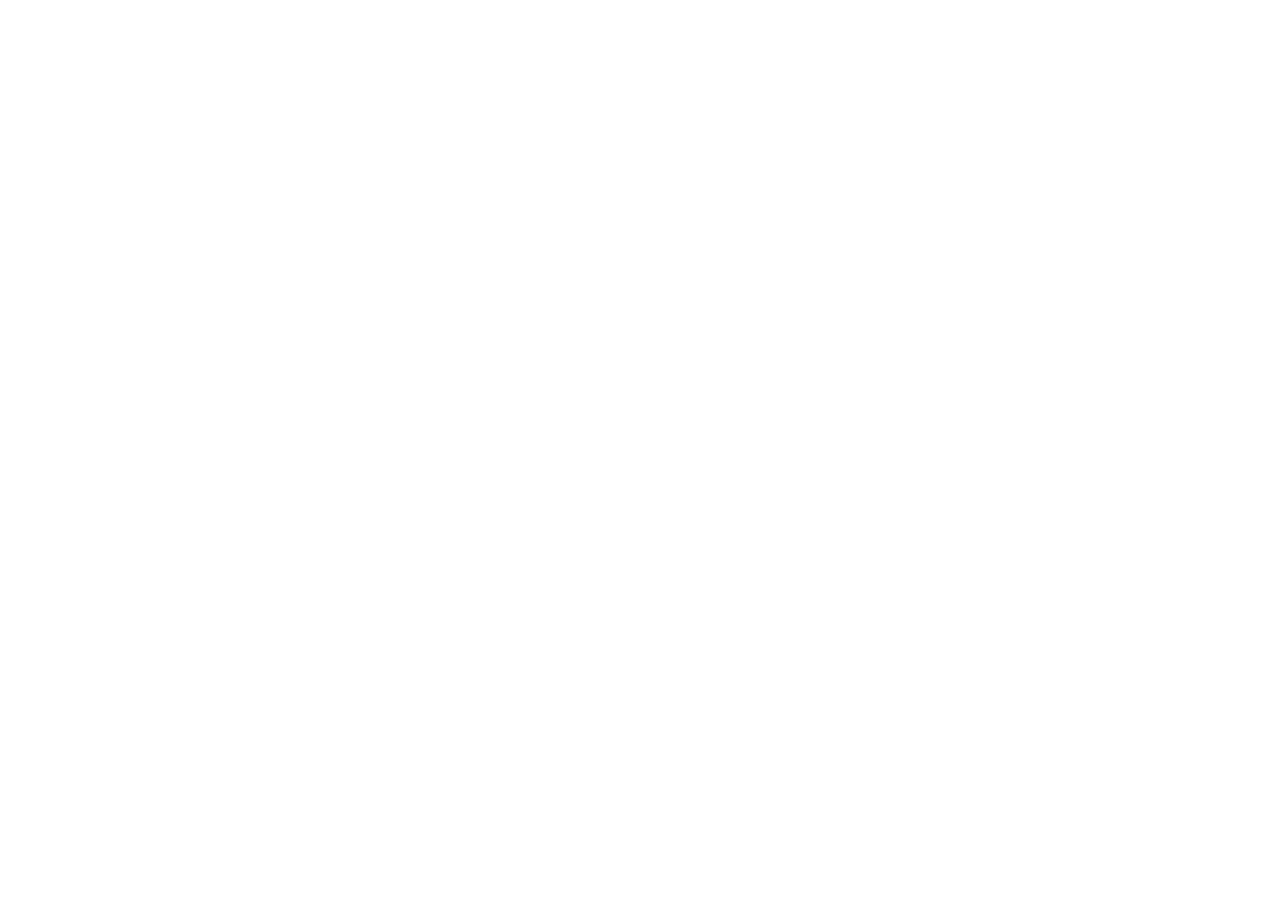
==== admin/index.html @ a3565fdf "Add files via upload Anty" ====
<!DOCTYPE html>
<html lang="es">
<head>
  <meta charset="utf-8" />
  <meta name="viewport" content="width=device-width, initial-scale=1.0" />
  <title>Administrador de Novedades | OGA de Cobros y Apremios</title>
  
  <!-- Netlify Identity Widget para inicio de sesión seguro -->
  <script src="https://identity.netlify.com/v1/netlify-identity-widget.js"></script>
</head>
<body>
  <!-- Carga Decap CMS (se inyectará automáticamente en el body) -->
  <script src="https://unpkg.com/decap-cms@^3.0.0/dist/decap-cms.js"></script>
</body>
</html>
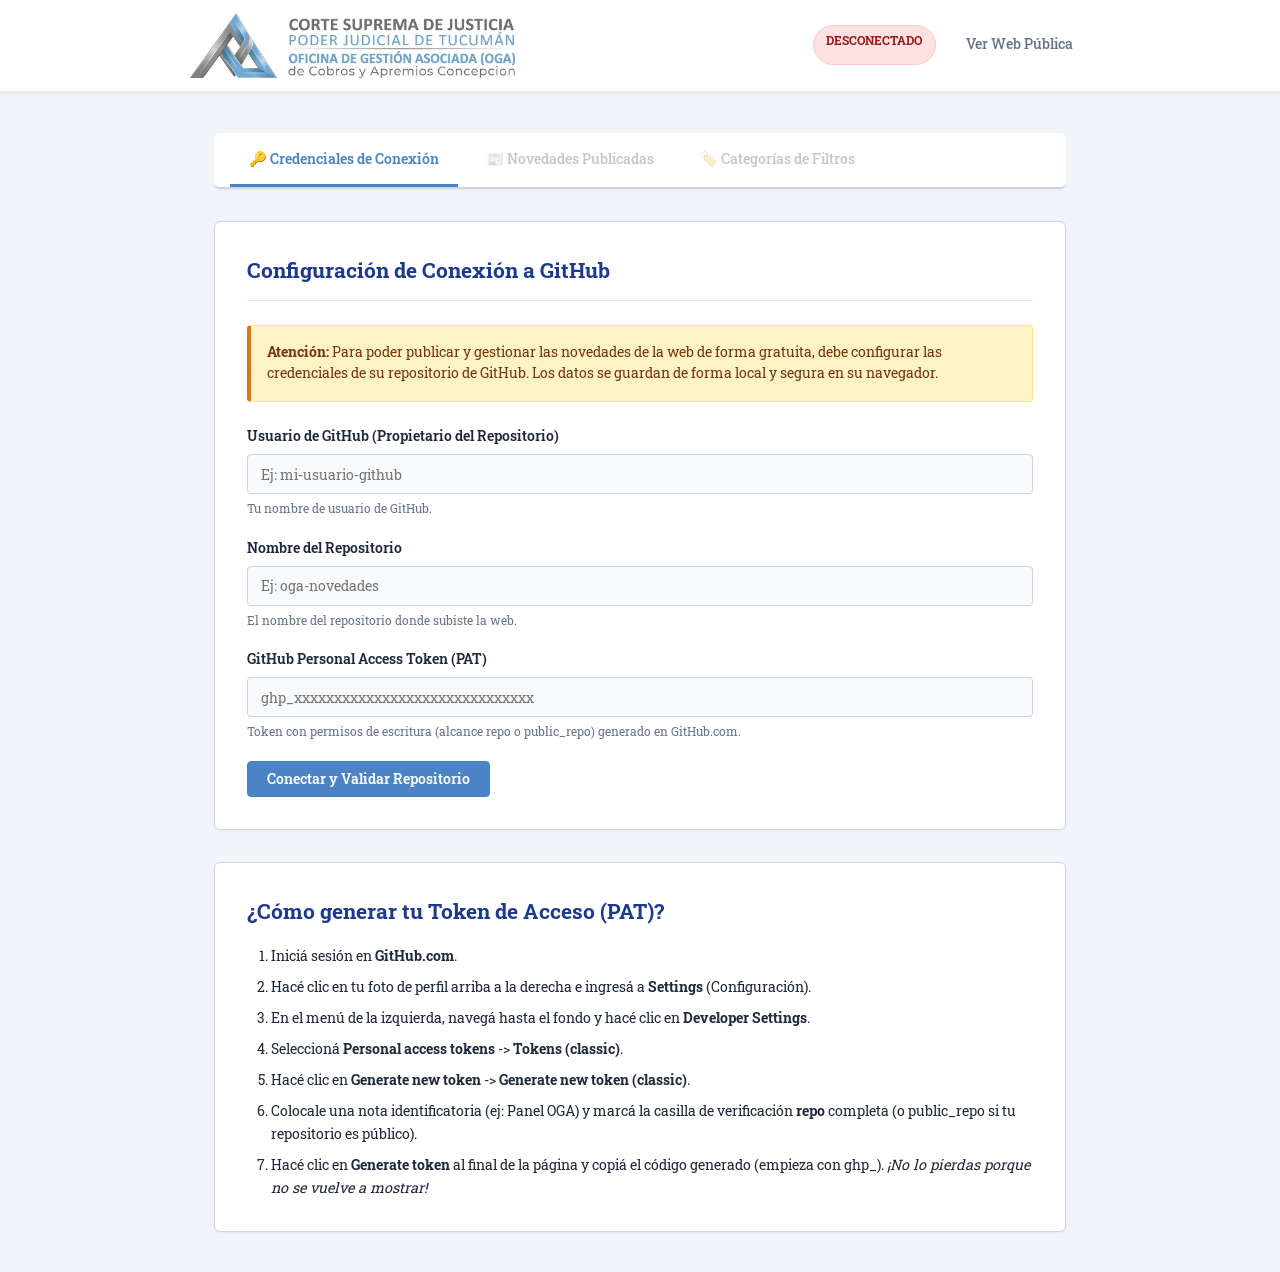
==== commit f497da77: "Add files via upload" ====
--- a/admin/index.html
+++ b/admin/index.html
@@ -5,11 +5,195 @@
   <meta name="viewport" content="width=device-width, initial-scale=1.0" />
   <title>Administrador de Novedades | OGA de Cobros y Apremios</title>
   
-  <!-- Netlify Identity Widget para inicio de sesión seguro -->
-  <script src="https://identity.netlify.com/v1/netlify-identity-widget.js"></script>
+  <!-- Estilos compartidos -->
+  <link rel="stylesheet" href="../css/styles.css">
 </head>
 <body>
-  <!-- Carga Decap CMS (se inyectará automáticamente en el body) -->
-  <script src="https://unpkg.com/decap-cms@^3.0.0/dist/decap-cms.js"></script>
+
+  <!-- Encabezado del Panel -->
+  <header>
+    <div class="header-container">
+      <div class="brand">
+        <img src="../assets/logo.jpg" alt="Logo Poder Judicial de Tucumán" class="brand-logo">
+      </div>
+      <div class="nav-links">
+        <span id="connection-status" class="connection-badge danger">Desconectado</span>
+        <button id="btn-disconnect" class="nav-btn" style="display: none;">Salir del Panel</button>
+        <a href="../index.html" class="nav-btn secondary">Ver Web Pública</a>
+      </div>
+    </div>
+  </header>
+
+  <!-- Contenido del Dashboard -->
+  <main class="main-wrapper">
+    
+    <!-- Barra de Pestañas -->
+    <nav class="admin-nav-bar">
+      <button class="tab-btn active" data-tab="creds">🔑 Credenciales de Conexión</button>
+      <button class="tab-btn" data-tab="news" disabled>📰 Novedades Publicadas</button>
+      <button class="tab-btn" data-tab="categories" disabled>🏷️ Categorías de Filtros</button>
+    </nav>
+
+    <!-- Pestaña 1: Credenciales -->
+    <section id="creds-tab" class="tab-content active">
+      <div class="admin-card">
+        <div class="admin-card-header">
+          <h2>Configuración de Conexión a GitHub</h2>
+        </div>
+        
+        <div id="config-warning" class="warning-box">
+          <strong>Atención:</strong> Para poder publicar y gestionar las novedades de la web de forma gratuita, debe configurar las credenciales de su repositorio de GitHub. Los datos se guardan de forma local y segura en su navegador.
+        </div>
+
+        <form id="config-form">
+          <div class="form-group">
+            <label for="user-input">Usuario de GitHub (Propietario del Repositorio)</label>
+            <input type="text" id="user-input" class="form-control" placeholder="Ej: mi-usuario-github" required>
+            <p class="form-help">Tu nombre de usuario de GitHub.</p>
+          </div>
+          <div class="form-group">
+            <label for="repo-input">Nombre del Repositorio</label>
+            <input type="text" id="repo-input" class="form-control" placeholder="Ej: oga-novedades" required>
+            <p class="form-help">El nombre del repositorio donde subiste la web.</p>
+          </div>
+          <div class="form-group">
+            <label for="token-input">GitHub Personal Access Token (PAT)</label>
+            <input type="password" id="token-input" class="form-control" placeholder="ghp_xxxxxxxxxxxxxxxxxxxxxxxxxxxxxx" required>
+            <p class="form-help">Token con permisos de escritura (alcance <code>repo</code> o <code>public_repo</code>) generado en GitHub.com.</p>
+          </div>
+          <button type="submit" class="action-btn">Conectar y Validar Repositorio</button>
+        </form>
+      </div>
+      
+      <div class="admin-card">
+        <h2>¿Cómo generar tu Token de Acceso (PAT)?</h2>
+        <div style="margin-top: 1rem; font-size: 0.9rem;">
+          <ol style="margin-left: 1.5rem; display: flex; flex-direction: column; gap: 0.5rem;">
+            <li>Iniciá sesión en <strong>GitHub.com</strong>.</li>
+            <li>Hacé clic en tu foto de perfil arriba a la derecha e ingresá a <strong>Settings</strong> (Configuración).</li>
+            <li>En el menú de la izquierda, navegá hasta el fondo y hacé clic en <strong>Developer Settings</strong>.</li>
+            <li>Seleccioná <strong>Personal access tokens</strong> -> <strong>Tokens (classic)</strong>.</li>
+            <li>Hacé clic en <strong>Generate new token</strong> -> <strong>Generate new token (classic)</strong>.</li>
+            <li>Colocale una nota identificatoria (ej: <code>Panel OGA</code>) y marcá la casilla de verificación <strong>repo</strong> completa (o <code>public_repo</code> si tu repositorio es público).</li>
+            <li>Hacé clic en <strong>Generate token</strong> al final de la página y copiá el código generado (empieza con <code>ghp_</code>). <em>¡No lo pierdas porque no se vuelve a mostrar!</em></li>
+          </ol>
+        </div>
+      </div>
+    </section>
+
+    <!-- Pestaña 2: Novedades -->
+    <section id="news-tab" class="tab-content">
+      <div class="admin-card">
+        <div class="admin-card-header">
+          <h2>Gestión de Novedades de la OGA</h2>
+          <button id="btn-add-news" class="action-btn">＋ Agregar Novedad</button>
+        </div>
+        
+        <div style="overflow-x: auto;">
+          <table class="admin-table">
+            <thead>
+              <tr>
+                <th>Título</th>
+                <th>Categoría</th>
+                <th>Fecha</th>
+                <th>Acciones</th>
+              </tr>
+            </thead>
+            <tbody id="news-table-body">
+              <!-- Renderizado por js/admin.js -->
+            </tbody>
+          </table>
+        </div>
+      </div>
+    </section>
+
+    <!-- Pestaña 3: Categorías -->
+    <section id="categories-tab" class="tab-content">
+      <div class="admin-card">
+        <div class="admin-card-header">
+          <h2>Configuración de Filtros (Categorías)</h2>
+        </div>
+        
+        <div class="warning-box" style="background: #e0f2fe; border-color: #bae6fd; border-left-color: #0284c7; color: #0369a1;">
+          <strong>Integridad de datos activa:</strong> Si modificás el nombre de una categoría existente, el sistema buscará todas las novedades publicadas y actualizará automáticamente su categoría para evitar que queden desvinculadas.
+        </div>
+
+        <div class="categories-container">
+          <form id="add-category-form" class="add-category-box">
+            <input type="text" id="new-category-input" class="form-control" placeholder="Ej: Acordadas" required>
+            <button type="submit" class="action-btn">＋ Añadir Categoría</button>
+          </form>
+
+          <ul id="categories-list" class="categories-list-ul">
+            <!-- Renderizado por js/admin.js -->
+          </ul>
+        </div>
+      </div>
+    </section>
+
+  </main>
+
+  <!-- Modal para Agregar/Editar Novedades -->
+  <div id="news-modal" class="modal-overlay">
+    <div class="modal-container">
+      <div class="modal-header">
+        <h3 id="modal-title">Nueva Novedad</h3>
+      </div>
+      <form id="news-form">
+        <div class="modal-body">
+          <div class="form-group">
+            <label for="news-title">Título de la Novedad *</label>
+            <input type="text" id="news-title" class="form-control" placeholder="Ej: Nuevas planillas de liquidación..." required>
+          </div>
+          
+          <div style="display: grid; grid-template-columns: 1fr 1fr; gap: 1rem;">
+            <div class="form-group">
+              <label for="news-date">Fecha de Publicación *</label>
+              <input type="date" id="news-date" class="form-control" required>
+            </div>
+            <div class="form-group">
+              <label for="news-category">Categoría (Filtro) *</label>
+              <select id="news-category" class="form-control" required>
+                <!-- Se poblará dinámicamente con las categorías de categorias.json -->
+              </select>
+            </div>
+          </div>
+
+          <div class="form-group">
+            <label for="news-summary">Resumen Breve *</label>
+            <input type="text" id="news-summary" class="form-control" placeholder="Vista previa rápida (una línea) que aparece en la portada..." required>
+          </div>
+
+          <div class="form-group">
+            <label for="news-content">Contenido Detallado *</label>
+            <textarea id="news-content" class="form-control" placeholder="Contenido completo de la noticia. Soporta formato Markdown simple (ej: **negrita**, listas con * e hilos de títulos ###)" required></textarea>
+          </div>
+
+          <div style="display: grid; grid-template-columns: 1fr 1.5fr; gap: 1rem;">
+            <div class="form-group">
+              <label for="news-attach-name">Nombre del Adjunto (Opcional)</label>
+              <input type="text" id="news-attach-name" class="form-control" placeholder="Ej: Resolucion_12_2026.pdf">
+            </div>
+            <div class="form-group">
+              <label for="news-attach-url">URL del Adjunto / Enlace (Opcional)</label>
+              <input type="url" id="news-attach-url" class="form-control" placeholder="Ej: https://tudominio.com/archivos/doc.pdf">
+            </div>
+          </div>
+        </div>
+        <div class="modal-footer">
+          <button type="button" id="btn-cancel-news" class="action-btn secondary">Cancelar</button>
+          <button type="submit" class="action-btn">Publicar Novedad</button>
+        </div>
+      </form>
+    </div>
+  </div>
+
+  <!-- Contenedor Toast para Notificaciones Flotantes -->
+  <div id="toast" class="toast">
+    <span id="toast-message">Guardando cambios...</span>
+  </div>
+
+  <!-- Scripts -->
+  <script src="../js/admin.js"></script>
 </body>
 </html>
--- a/css/styles.css
+++ b/css/styles.css
@@ -0,0 +1,925 @@
+/* Import Google Fonts: Roboto Slab (as used in acordadas.justucuman.gov.ar) */
+@import url('https://fonts.googleapis.com/css2?family=Roboto+Slab:wght@300;400;500;600;700&display=swap');
+
+/* Color Design System aligned with the Poder Judicial de Tucumán website */
+:root {
+  --primary-color: #334155;      /* Slate 700 - Texto principal y elementos neutros */
+  --primary-light: #4b84c4;      /* Azul Acero - Color predominante del logo */
+  --primary-dark: #1e3a8a;       /* Azul Marino Judicial */
+  --accent-color: #d97706;       /* Dorado/Bronce suave para llamados de atención */
+  --bg-color: #f1f5f9;           /* Fondo gris neutral claro */
+  --card-bg: #ffffff;            /* Fondo de tarjetas blanco */
+  --text-main: #1e293b;          /* Texto principal Slate 800 */
+  --text-muted: #64748b;         /* Texto secundario Slate 500 */
+  --border-color: #cbd5e1;       /* Bordes definidos estilo documento (Slate 300) */
+  --radius-sm: 4px;              /* Bordes más rectos estilo formal/documental */
+  --radius-md: 6px;
+  --font-family: 'Roboto Slab', Georgia, serif;
+  --transition: all 0.2s ease-in-out;
+  --shadow-sm: 0 1px 3px rgba(0, 0, 0, 0.05);
+  --shadow-md: 0 4px 6px -1px rgba(0, 0, 0, 0.05), 0 2px 4px -2px rgba(0, 0, 0, 0.05);
+}
+
+/* Reset y diseño base */
+* {
+  box-sizing: border-box;
+  margin: 0;
+  padding: 0;
+  font-family: var(--font-family) !important;
+}
+
+body {
+  background-color: var(--bg-color);
+  color: var(--text-main);
+  line-height: 1.6;
+  -webkit-font-smoothing: antialiased;
+}
+
+/* Header al estilo de acordadas.justucuman.gov.ar (Fondo claro e institucional) */
+header {
+  background-color: #ffffff;
+  padding: 0.8rem 1.5rem;
+  box-shadow: var(--shadow-sm);
+  border-bottom: 2px solid #e2e8f0;
+}
+
+.header-container {
+  max-width: 900px;
+  margin: 0 auto;
+  display: flex;
+  justify-content: space-between;
+  align-items: center;
+  flex-wrap: wrap;
+  gap: 1rem;
+}
+
+.brand {
+  display: flex;
+  align-items: center;
+}
+
+/* Imagen del Logo */
+.brand-logo {
+  height: 65px;
+  width: auto;
+  max-width: 100%;
+  display: block;
+}
+
+@media (max-width: 600px) {
+  .brand-logo {
+    height: 50px; /* Reducción de escala para móviles */
+  }
+  .header-container {
+    justify-content: center;
+    text-align: center;
+  }
+}
+
+.nav-links {
+  display: flex;
+  gap: 0.8rem;
+}
+
+.nav-btn {
+  background: #f8fafc;
+  border: 1px solid var(--border-color);
+  color: var(--text-main);
+  padding: 0.5rem 1rem;
+  border-radius: var(--radius-sm);
+  cursor: pointer;
+  font-weight: 500;
+  font-size: 0.85rem;
+  text-decoration: none;
+  transition: var(--transition);
+  display: inline-flex;
+  align-items: center;
+  gap: 0.4rem;
+}
+
+.nav-btn:hover {
+  background: var(--primary-light);
+  color: white;
+  border-color: var(--primary-light);
+}
+
+.nav-btn.secondary {
+  background: transparent;
+  border-color: transparent;
+  color: var(--text-muted);
+}
+
+.nav-btn.secondary:hover {
+  color: var(--text-main);
+  background: #f1f5f9;
+}
+
+/* Main Layout Centered & Single Column (No sidebar, similar to Acordadas) */
+.main-wrapper {
+  max-width: 900px;
+  margin: 2.5rem auto;
+  padding: 0 1.5rem;
+}
+
+.content-section {
+  width: 100%;
+}
+
+/* Search and Filters */
+.search-filter-section {
+  background: var(--card-bg);
+  border: 1px solid var(--border-color);
+  border-radius: var(--radius-md);
+  padding: 1.5rem;
+  margin-bottom: 2rem;
+  box-shadow: var(--shadow-sm);
+  display: flex;
+  flex-direction: column;
+  gap: 1.2rem;
+}
+
+.search-box {
+  position: relative;
+  width: 100%;
+}
+
+.search-input {
+  width: 100%;
+  padding: 0.75rem 1rem 0.75rem 2.5rem;
+  border: 1px solid var(--border-color);
+  border-radius: var(--radius-sm);
+  font-size: 0.95rem;
+  color: var(--text-main);
+  background: #f8fafc;
+  transition: var(--transition);
+}
+
+.search-input:focus {
+  outline: none;
+  border-color: var(--primary-light);
+  background: white;
+  box-shadow: 0 0 0 3px rgba(75, 132, 196, 0.15);
+}
+
+.search-box::before {
+  content: "🔍";
+  position: absolute;
+  left: 0.8rem;
+  top: 50%;
+  transform: translateY(-50%);
+  font-size: 0.9rem;
+  color: var(--text-muted);
+}
+
+.filter-tags {
+  display: flex;
+  flex-wrap: wrap;
+  gap: 0.5rem;
+  align-items: center;
+}
+
+.filter-label {
+  font-size: 0.85rem;
+  font-weight: 600;
+  color: var(--text-muted);
+  margin-right: 0.5rem;
+}
+
+.tag-btn {
+  background: #f1f5f9;
+  border: 1px solid #e2e8f0;
+  padding: 0.35rem 0.8rem;
+  border-radius: var(--radius-sm);
+  font-size: 0.8rem;
+  font-weight: 500;
+  color: var(--text-muted);
+  cursor: pointer;
+  transition: var(--transition);
+}
+
+.tag-btn:hover {
+  background: #e2e8f0;
+  color: var(--text-main);
+}
+
+.tag-btn.active {
+  background: var(--primary-light);
+  border-color: var(--primary-light);
+  color: white;
+}
+
+/* Urgent Alert Banner */
+.urgent-banner {
+  background: #fee2e2;
+  border: 1px solid #fecaca;
+  border-left: 4px solid #ef4444;
+  border-radius: var(--radius-sm);
+  padding: 1rem;
+  margin-bottom: 2rem;
+  display: none;
+  align-items: flex-start;
+  gap: 0.8rem;
+}
+
+.urgent-banner.active {
+  display: flex;
+}
+
+.urgent-icon {
+  font-size: 1.3rem;
+  line-height: 1;
+}
+
+.urgent-content h3 {
+  color: #991b1b;
+  font-size: 1rem;
+  font-weight: 700;
+  margin-bottom: 0.1rem;
+}
+
+.urgent-content p {
+  color: #7f1d1d;
+  font-size: 0.85rem;
+}
+
+/* News List Grid (Full-width items) */
+.news-container {
+  display: flex;
+  flex-direction: column;
+  gap: 1.5rem;
+}
+
+.news-card {
+  background: var(--card-bg);
+  border: 1px solid var(--border-color);
+  border-radius: var(--radius-md);
+  padding: 1.8rem;
+  box-shadow: var(--shadow-sm);
+  transition: var(--transition);
+  position: relative;
+}
+
+.news-card:hover {
+  border-color: var(--primary-light);
+  box-shadow: var(--shadow-md);
+}
+
+.card-header {
+  display: flex;
+  justify-content: space-between;
+  align-items: center;
+  margin-bottom: 0.8rem;
+  flex-wrap: wrap;
+  gap: 0.5rem;
+}
+
+.badge {
+  font-size: 0.7rem;
+  font-weight: 700;
+  text-transform: uppercase;
+  padding: 0.2rem 0.6rem;
+  border-radius: var(--radius-sm);
+  letter-spacing: 0.5px;
+  border: 1px solid #cbd5e1;
+  background: #f1f5f9;
+  color: #475569;
+}
+
+/* Category Badges matching PJT identity */
+.badge.procedimientos { background: #e0f2fe; color: #0369a1; border-color: #bae6fd; }
+.badge.resoluciones { background: #f3e8ff; color: #6b21a8; border-color: #e9d5ff; }
+.badge.instructivos { background: #dcfce7; color: #15803d; border-color: #bbf7d0; }
+.badge.avisos-urgentes { background: #fee2e2; color: #b91c1c; border-color: #fecaca; }
+
+.news-date {
+  font-size: 0.8rem;
+  color: var(--text-muted);
+  font-weight: 500;
+}
+
+.news-card h2 {
+  color: var(--text-main);
+  font-size: 1.25rem;
+  font-weight: 700;
+  margin-bottom: 0.6rem;
+  line-height: 1.4;
+}
+
+.news-summary {
+  color: var(--text-muted);
+  font-size: 0.9rem;
+  margin-bottom: 1rem;
+}
+
+/* Expandable content */
+.news-full-content {
+  display: none;
+  border-top: 1px dashed var(--border-color);
+  padding-top: 1rem;
+  margin-top: 1rem;
+  color: var(--text-main);
+  font-size: 0.9rem;
+}
+
+.news-full-content.active {
+  display: block;
+}
+
+.news-full-content h3, .news-full-content h4 {
+  color: var(--primary-dark);
+  margin: 1rem 0 0.5rem 0;
+  font-weight: 700;
+  font-size: 1.05rem;
+}
+
+.news-full-content p {
+  margin-bottom: 0.75rem;
+}
+
+.news-full-content ul, .news-full-content ol {
+  margin-left: 1.2rem;
+  margin-bottom: 0.8rem;
+}
+
+.news-full-content li {
+  margin-bottom: 0.3rem;
+}
+
+.news-actions {
+  display: flex;
+  justify-content: space-between;
+  align-items: center;
+  margin-top: 1rem;
+  flex-wrap: wrap;
+  gap: 0.8rem;
+}
+
+.read-more-btn {
+  background: transparent;
+  border: none;
+  color: var(--primary-light);
+  font-weight: 600;
+  font-size: 0.85rem;
+  cursor: pointer;
+  padding: 0;
+  display: inline-flex;
+  align-items: center;
+  gap: 0.2rem;
+  transition: var(--transition);
+}
+
+.read-more-btn:hover {
+  color: var(--primary-dark);
+}
+
+.read-more-btn svg {
+  transition: transform 0.2s;
+}
+
+.read-more-btn.active svg {
+  transform: rotate(180deg);
+}
+
+.attachment-btn {
+  background: #f8fafc;
+  border: 1px solid var(--border-color);
+  color: var(--text-muted);
+  padding: 0.4rem 0.8rem;
+  border-radius: var(--radius-sm);
+  text-decoration: none;
+  font-size: 0.8rem;
+  font-weight: 500;
+  display: inline-flex;
+  align-items: center;
+  gap: 0.3rem;
+  transition: var(--transition);
+}
+
+.attachment-btn:hover {
+  background: var(--primary-light);
+  color: white;
+  border-color: var(--primary-light);
+}
+
+/* Empty State */
+.no-results {
+  background: var(--card-bg);
+  border: 1px dashed var(--border-color);
+  border-radius: var(--radius-md);
+  padding: 3rem 1.5rem;
+  text-align: center;
+  color: var(--text-muted);
+}
+
+.no-results-icon {
+  font-size: 2.2rem;
+  margin-bottom: 0.8rem;
+}
+
+.no-results h3 {
+  font-size: 1.1rem;
+  color: var(--text-main);
+  margin-bottom: 0.3rem;
+}
+
+/* Footer (Discreto y formal) */
+footer {
+  background-color: #1e293b;
+  color: #94a3b8;
+  padding: 2rem 1.5rem;
+  border-top: 3px solid var(--primary-light);
+  margin-top: 6rem;
+}
+
+.footer-content {
+  max-width: 900px;
+  margin: 0 auto;
+  display: flex;
+  justify-content: space-between;
+  align-items: center;
+  flex-wrap: wrap;
+  gap: 1.5rem;
+}
+
+.footer-brand h2 {
+  color: white;
+  font-size: 1.1rem;
+  font-weight: 700;
+}
+
+.footer-brand p {
+  font-size: 0.8rem;
+  color: #64748b;
+  margin-top: 0.1rem;
+}
+
+.footer-copy {
+  font-size: 0.8rem;
+  color: #64748b;
+}
+
+@media (max-width: 600px) {
+  .footer-content {
+    flex-direction: column;
+    text-align: center;
+  }
+}
+
+/* ==========================================================================
+   Admin Dashboard Styling
+   ========================================================================== */
+
+/* Admin Header & Nav */
+.admin-nav-bar {
+  display: flex;
+  border-bottom: 2px solid var(--border-color);
+  margin-bottom: 2rem;
+  background: white;
+  padding: 0 1rem;
+  border-radius: var(--radius-md);
+  box-shadow: var(--shadow-sm);
+  gap: 0.5rem;
+}
+
+.tab-btn {
+  background: transparent;
+  border: none;
+  border-bottom: 3px solid transparent;
+  padding: 1rem 1.2rem;
+  font-weight: 500;
+  font-size: 0.9rem;
+  color: var(--text-muted);
+  cursor: pointer;
+  transition: var(--transition);
+}
+
+.tab-btn:hover:not(:disabled) {
+  color: var(--primary-light);
+}
+
+.tab-btn.active {
+  color: var(--primary-light);
+  border-bottom-color: var(--primary-light);
+  font-weight: 600;
+}
+
+.tab-btn:disabled {
+  opacity: 0.4;
+  cursor: not-allowed;
+}
+
+.tab-content {
+  display: none;
+  animation: fadeIn 0.25s ease-out;
+}
+
+.tab-content.active {
+  display: block;
+}
+
+/* Connection Badges */
+.connection-badge {
+  display: inline-block;
+  padding: 0.3rem 0.8rem;
+  border-radius: 20px;
+  font-size: 0.75rem;
+  font-weight: 700;
+  text-transform: uppercase;
+}
+
+.connection-badge.success {
+  background-color: #dcfce7;
+  color: #166534;
+  border: 1px solid #bbf7d0;
+}
+
+.connection-badge.danger {
+  background-color: #fee2e2;
+  color: #991b1b;
+  border: 1px solid #fecaca;
+}
+
+/* Cards & Panel Layouts */
+.admin-card {
+  background: white;
+  border: 1px solid var(--border-color);
+  border-radius: var(--radius-md);
+  padding: 2rem;
+  box-shadow: var(--shadow-sm);
+  margin-bottom: 2rem;
+}
+
+.admin-card-header {
+  display: flex;
+  justify-content: space-between;
+  align-items: center;
+  margin-bottom: 1.5rem;
+  border-bottom: 1px solid #e2e8f0;
+  padding-bottom: 0.8rem;
+}
+
+.admin-card h2 {
+  font-size: 1.3rem;
+  font-weight: 700;
+  color: var(--primary-dark);
+}
+
+.warning-box {
+  background: #fef3c7;
+  border: 1px solid #fde68a;
+  border-left: 4px solid #d97706;
+  color: #78350f;
+  padding: 1rem;
+  border-radius: var(--radius-sm);
+  font-size: 0.85rem;
+  margin-bottom: 1.5rem;
+}
+
+/* Form Controls */
+.form-group {
+  margin-bottom: 1.2rem;
+}
+
+.form-group label {
+  display: block;
+  font-size: 0.85rem;
+  font-weight: 600;
+  color: var(--text-main);
+  margin-bottom: 0.4rem;
+}
+
+.form-control {
+  width: 100%;
+  padding: 0.6rem 0.8rem;
+  border: 1px solid var(--border-color);
+  border-radius: var(--radius-sm);
+  font-size: 0.9rem;
+  color: var(--text-main);
+  background: #f8fafc;
+  transition: var(--transition);
+}
+
+.form-control:focus {
+  outline: none;
+  border-color: var(--primary-light);
+  background: white;
+  box-shadow: 0 0 0 3px rgba(75, 132, 196, 0.15);
+}
+
+.form-help {
+  font-size: 0.75rem;
+  color: var(--text-muted);
+  margin-top: 0.3rem;
+}
+
+/* Action Buttons */
+.action-btn {
+  background: var(--primary-light);
+  border: 1px solid var(--primary-light);
+  color: white;
+  padding: 0.5rem 1.2rem;
+  border-radius: var(--radius-sm);
+  font-weight: 600;
+  font-size: 0.85rem;
+  cursor: pointer;
+  transition: var(--transition);
+}
+
+.action-btn:hover {
+  background: var(--primary-dark);
+  border-color: var(--primary-dark);
+}
+
+.action-btn.danger {
+  background: #ef4444;
+  border-color: #ef4444;
+}
+
+.action-btn.danger:hover {
+  background: #dc2626;
+  border-color: #dc2626;
+}
+
+.action-btn.secondary {
+  background: #f1f5f9;
+  border-color: var(--border-color);
+  color: var(--text-main);
+}
+
+.action-btn.secondary:hover {
+  background: #e2e8f0;
+}
+
+/* Admin Tables */
+.admin-table {
+  width: 100%;
+  border-collapse: collapse;
+  margin-top: 1rem;
+}
+
+.admin-table th, .admin-table td {
+  padding: 0.75rem 1rem;
+  text-align: left;
+  border-bottom: 1px solid #e2e8f0;
+  font-size: 0.85rem;
+}
+
+.admin-table th {
+  background: #f8fafc;
+  font-weight: 700;
+  color: var(--primary-color);
+}
+
+.td-title {
+  max-width: 350px;
+  white-space: nowrap;
+  overflow: hidden;
+  text-overflow: ellipsis;
+}
+
+.table-badge {
+  background: #f1f5f9;
+  color: var(--text-muted);
+  padding: 0.15rem 0.5rem;
+  border-radius: var(--radius-sm);
+  font-size: 0.7rem;
+  font-weight: 600;
+  border: 1px solid var(--border-color);
+  text-transform: uppercase;
+}
+
+.table-actions {
+  display: flex;
+  gap: 0.5rem;
+}
+
+.action-btn.edit-btn {
+  padding: 0.25rem 0.6rem;
+  font-size: 0.75rem;
+  background: #f1f5f9;
+  color: var(--primary-light);
+  border-color: #cbd5e1;
+}
+
+.action-btn.edit-btn:hover {
+  background: var(--primary-light);
+  color: white;
+  border-color: var(--primary-light);
+}
+
+.action-btn.delete-btn {
+  padding: 0.25rem 0.6rem;
+  font-size: 0.75rem;
+  background: #fee2e2;
+  color: #ef4444;
+  border-color: #fecaca;
+}
+
+.action-btn.delete-btn:hover {
+  background: #ef4444;
+  color: white;
+  border-color: #ef4444;
+}
+
+/* Categories List Styling */
+.categories-container {
+  max-width: 500px;
+}
+
+.add-category-box {
+  display: flex;
+  gap: 0.5rem;
+  margin-bottom: 1.5rem;
+}
+
+.add-category-box input {
+  flex: 1;
+}
+
+.categories-list-ul {
+  list-style: none;
+  border: 1px solid var(--border-color);
+  border-radius: var(--radius-sm);
+  background: #f8fafc;
+  overflow: hidden;
+}
+
+.category-item {
+  border-bottom: 1px solid var(--border-color);
+  padding: 0.75rem 1rem;
+  background: white;
+  transition: var(--transition);
+}
+
+.category-item:last-child {
+  border-bottom: none;
+}
+
+.category-display-view {
+  display: flex;
+  justify-content: space-between;
+  align-items: center;
+}
+
+.category-name {
+  font-weight: 600;
+  font-size: 0.9rem;
+  color: var(--text-main);
+}
+
+.category-item-actions {
+  display: flex;
+  gap: 0.4rem;
+}
+
+.cat-btn {
+  background: transparent;
+  border: none;
+  cursor: pointer;
+  font-size: 0.75rem;
+  font-weight: 600;
+}
+
+.cat-edit-btn {
+  color: var(--primary-light);
+}
+
+.cat-edit-btn:hover {
+  color: var(--primary-dark);
+}
+
+.cat-delete-btn {
+  color: #ef4444;
+}
+
+.cat-delete-btn:hover {
+  color: #b91c1c;
+}
+
+.category-edit-view {
+  display: flex;
+  gap: 0.4rem;
+  width: 100%;
+}
+
+.cat-edit-input {
+  flex: 1;
+  padding: 0.25rem 0.5rem;
+  font-size: 0.85rem;
+}
+
+.category-edit-view .action-btn {
+  padding: 0.25rem 0.6rem;
+  font-size: 0.75rem;
+}
+
+.list-empty {
+  text-align: center;
+  padding: 1.5rem;
+  color: var(--text-muted);
+  font-size: 0.85rem;
+  list-style: none;
+}
+
+/* Modals */
+.modal-overlay {
+  position: fixed;
+  top: 0;
+  left: 0;
+  right: 0;
+  bottom: 0;
+  background: rgba(15, 23, 42, 0.6);
+  backdrop-filter: blur(2px);
+  z-index: 9999;
+  display: flex;
+  align-items: center;
+  justify-content: center;
+  opacity: 0;
+  pointer-events: none;
+  transition: var(--transition);
+  padding: 1.5rem;
+}
+
+.modal-overlay.active {
+  opacity: 1;
+  pointer-events: auto;
+}
+
+.modal-container {
+  background: white;
+  border-radius: var(--radius-md);
+  width: 100%;
+  max-width: 600px;
+  max-height: 90vh;
+  overflow-y: auto;
+  box-shadow: var(--shadow-lg);
+  border: 1px solid var(--border-color);
+  animation: modalSlideUp 0.3s ease-out;
+}
+
+.modal-header {
+  padding: 1.2rem 1.5rem;
+  border-bottom: 1px solid #e2e8f0;
+  display: flex;
+  justify-content: space-between;
+  align-items: center;
+}
+
+.modal-header h3 {
+  font-size: 1.15rem;
+  font-weight: 700;
+  color: var(--primary-dark);
+}
+
+.modal-body {
+  padding: 1.5rem;
+}
+
+.modal-footer {
+  padding: 1rem 1.5rem;
+  border-top: 1px solid #e2e8f0;
+  display: flex;
+  justify-content: flex-end;
+  gap: 0.8rem;
+  background: #f8fafc;
+}
+
+/* Toast Notifications */
+.toast {
+  position: fixed;
+  bottom: 2rem;
+  right: 2rem;
+  background: #334155;
+  color: white;
+  padding: 0.8rem 1.5rem;
+  border-radius: var(--radius-sm);
+  box-shadow: var(--shadow-lg);
+  z-index: 10000;
+  opacity: 0;
+  transform: translateY(20px);
+  transition: var(--transition);
+  pointer-events: none;
+  font-size: 0.85rem;
+  font-weight: 500;
+  display: flex;
+  align-items: center;
+  gap: 0.5rem;
+  border-left: 4px solid var(--primary-light);
+}
+
+.toast.show {
+  opacity: 1;
+  transform: translateY(0);
+  pointer-events: auto;
+}
+
+.toast.error {
+  border-left-color: #ef4444;
+  background: #1e293b;
+}
+
+/* Keyframes */
+@keyframes modalSlideUp {
+  from { opacity: 0; transform: translateY(30px); }
+  to { opacity: 1; transform: translateY(0); }
+}
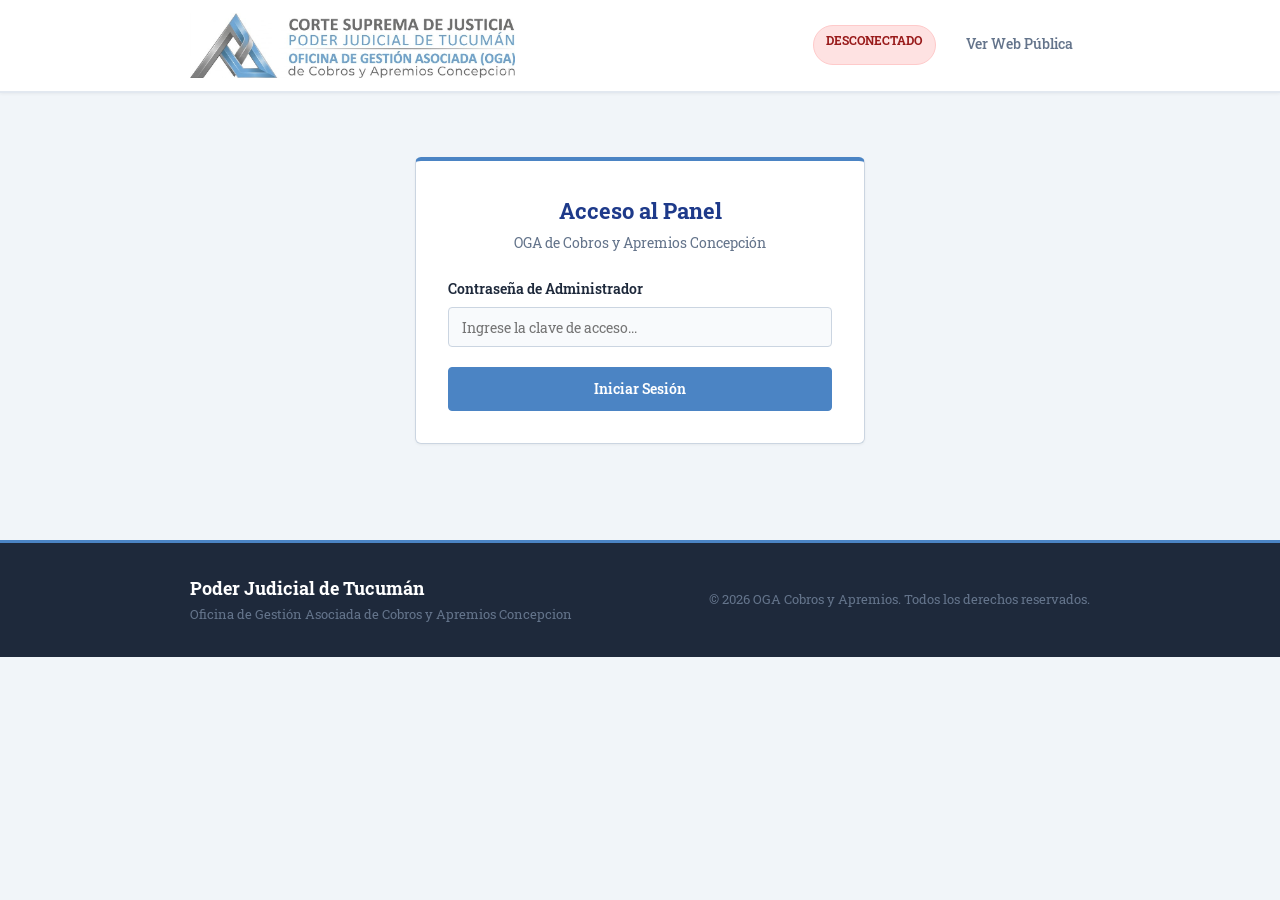
==== commit b35adfa4: "concepcion2026 Panel de administrador agregado" ====
--- a/admin/index.html
+++ b/admin/index.html
@@ -24,114 +24,99 @@
     </div>
   </header>
 
-  <!-- Contenido del Dashboard -->
+  <!-- Cuerpo Principal (Login o Dashboard) -->
   <main class="main-wrapper">
     
-    <!-- Barra de Pestañas -->
-    <nav class="admin-nav-bar">
-      <button class="tab-btn active" data-tab="creds">🔑 Credenciales de Conexión</button>
-      <button class="tab-btn" data-tab="news" disabled>📰 Novedades Publicadas</button>
-      <button class="tab-btn" data-tab="categories" disabled>🏷️ Categorías de Filtros</button>
-    </nav>
-
-    <!-- Pestaña 1: Credenciales -->
-    <section id="creds-tab" class="tab-content active">
-      <div class="admin-card">
-        <div class="admin-card-header">
-          <h2>Configuración de Conexión a GitHub</h2>
-        </div>
-        
-        <div id="config-warning" class="warning-box">
-          <strong>Atención:</strong> Para poder publicar y gestionar las novedades de la web de forma gratuita, debe configurar las credenciales de su repositorio de GitHub. Los datos se guardan de forma local y segura en su navegador.
-        </div>
-
-        <form id="config-form">
-          <div class="form-group">
-            <label for="user-input">Usuario de GitHub (Propietario del Repositorio)</label>
-            <input type="text" id="user-input" class="form-control" placeholder="Ej: mi-usuario-github" required>
-            <p class="form-help">Tu nombre de usuario de GitHub.</p>
-          </div>
-          <div class="form-group">
-            <label for="repo-input">Nombre del Repositorio</label>
-            <input type="text" id="repo-input" class="form-control" placeholder="Ej: oga-novedades" required>
-            <p class="form-help">El nombre del repositorio donde subiste la web.</p>
-          </div>
-          <div class="form-group">
-            <label for="token-input">GitHub Personal Access Token (PAT)</label>
-            <input type="password" id="token-input" class="form-control" placeholder="ghp_xxxxxxxxxxxxxxxxxxxxxxxxxxxxxx" required>
-            <p class="form-help">Token con permisos de escritura (alcance <code>repo</code> o <code>public_repo</code>) generado en GitHub.com.</p>
-          </div>
-          <button type="submit" class="action-btn">Conectar y Validar Repositorio</button>
-        </form>
+    <!-- Contenedor del Login (Se muestra por defecto) -->
+    <div id="login-container" class="admin-card" style="max-width: 450px; margin: 4rem auto; display: block; border-top: 4px solid var(--primary-light);">
+      <div style="text-align: center; margin-bottom: 1.5rem;">
+        <h2 style="font-size: 1.4rem; color: var(--primary-dark); margin-bottom: 0.3rem;">Acceso al Panel</h2>
+        <p style="color: var(--text-muted); font-size: 0.85rem;">OGA de Cobros y Apremios Concepción</p>
       </div>
       
-      <div class="admin-card">
-        <h2>¿Cómo generar tu Token de Acceso (PAT)?</h2>
-        <div style="margin-top: 1rem; font-size: 0.9rem;">
-          <ol style="margin-left: 1.5rem; display: flex; flex-direction: column; gap: 0.5rem;">
-            <li>Iniciá sesión en <strong>GitHub.com</strong>.</li>
-            <li>Hacé clic en tu foto de perfil arriba a la derecha e ingresá a <strong>Settings</strong> (Configuración).</li>
-            <li>En el menú de la izquierda, navegá hasta el fondo y hacé clic en <strong>Developer Settings</strong>.</li>
-            <li>Seleccioná <strong>Personal access tokens</strong> -> <strong>Tokens (classic)</strong>.</li>
-            <li>Hacé clic en <strong>Generate new token</strong> -> <strong>Generate new token (classic)</strong>.</li>
-            <li>Colocale una nota identificatoria (ej: <code>Panel OGA</code>) y marcá la casilla de verificación <strong>repo</strong> completa (o <code>public_repo</code> si tu repositorio es público).</li>
-            <li>Hacé clic en <strong>Generate token</strong> al final de la página y copiá el código generado (empieza con <code>ghp_</code>). <em>¡No lo pierdas porque no se vuelve a mostrar!</em></li>
-          </ol>
+      <form id="login-form">
+        <div class="form-group">
+          <label for="admin-password">Contraseña de Administrador</label>
+          <input type="password" id="admin-password" class="form-control" placeholder="Ingrese la clave de acceso..." required>
         </div>
+        <button type="submit" class="action-btn" style="width: 100%; padding: 0.75rem;">Iniciar Sesión</button>
+      </form>
+    </div>
+
+    <!-- Contenedor del Dashboard (Oculto por defecto hasta loguearse) -->
+    <div id="dashboard-container" style="display: none;">
+      
+      <!-- Barra de Pestañas -->
+      <nav class="admin-nav-bar">
+        <button class="tab-btn active" data-tab="news">📰 Novedades Publicadas</button>
+        <button class="tab-btn" data-tab="categories">🏷️ Categorías de Filtros</button>
+      </nav>
+
+      <!-- Pestaña: Novedades -->
+      <section id="news-tab" class="tab-content active">
+        <div class="admin-card">
+          <div class="admin-card-header">
+            <h2>Gestión de Novedades de la OGA</h2>
+            <button id="btn-add-news" class="action-btn">＋ Agregar Novedad</button>
+          </div>
+          
+          <div style="overflow-x: auto;">
+            <table class="admin-table">
+              <thead>
+                <tr>
+                  <th>Título</th>
+                  <th>Categoría</th>
+                  <th>Fecha</th>
+                  <th>Acciones</th>
+                </tr>
+              </thead>
+              <tbody id="news-table-body">
+                <!-- Renderizado por js/admin.js -->
+              </tbody>
+            </table>
+          </div>
+        </div>
+      </section>
+
+      <!-- Pestaña: Categorías -->
+      <section id="categories-tab" class="tab-content">
+        <div class="admin-card">
+          <div class="admin-card-header">
+            <h2>Configuración de Filtros (Categorías)</h2>
+          </div>
+          
+          <div class="warning-box" style="background: #e0f2fe; border-color: #bae6fd; border-left-color: #0284c7; color: #0369a1;">
+            <strong>Integridad de datos activa:</strong> Si modificás el nombre de una categoría existente, el sistema buscará todas las novedades publicadas y actualizará automáticamente su categoría para evitar que queden desvinculadas.
+          </div>
+
+          <div class="categories-container">
+            <form id="add-category-form" class="add-category-box">
+              <input type="text" id="new-category-input" class="form-control" placeholder="Ej: Acordadas" required>
+              <button type="submit" class="action-btn">＋ Añadir Categoría</button>
+            </form>
+
+            <ul id="categories-list" class="categories-list-ul">
+              <!-- Renderizado por js/admin.js -->
+            </ul>
+          </div>
+        </div>
+      </section>
+
+    </div>
+  </main>
+
+  <!-- Pie de Página -->
+  <footer>
+    <div class="footer-content">
+      <div class="footer-brand">
+        <h2>Poder Judicial de Tucumán</h2>
+        <p>Oficina de Gestión Asociada de Cobros y Apremios Concepcion</p>
       </div>
-    </section>
-
-    <!-- Pestaña 2: Novedades -->
-    <section id="news-tab" class="tab-content">
-      <div class="admin-card">
-        <div class="admin-card-header">
-          <h2>Gestión de Novedades de la OGA</h2>
-          <button id="btn-add-news" class="action-btn">＋ Agregar Novedad</button>
-        </div>
-        
-        <div style="overflow-x: auto;">
-          <table class="admin-table">
-            <thead>
-              <tr>
-                <th>Título</th>
-                <th>Categoría</th>
-                <th>Fecha</th>
-                <th>Acciones</th>
-              </tr>
-            </thead>
-            <tbody id="news-table-body">
-              <!-- Renderizado por js/admin.js -->
-            </tbody>
-          </table>
-        </div>
+      <div class="footer-copy">
+        &copy; 2026 OGA Cobros y Apremios. Todos los derechos reservados.
       </div>
-    </section>
-
-    <!-- Pestaña 3: Categorías -->
-    <section id="categories-tab" class="tab-content">
-      <div class="admin-card">
-        <div class="admin-card-header">
-          <h2>Configuración de Filtros (Categorías)</h2>
-        </div>
-        
-        <div class="warning-box" style="background: #e0f2fe; border-color: #bae6fd; border-left-color: #0284c7; color: #0369a1;">
-          <strong>Integridad de datos activa:</strong> Si modificás el nombre de una categoría existente, el sistema buscará todas las novedades publicadas y actualizará automáticamente su categoría para evitar que queden desvinculadas.
-        </div>
-
-        <div class="categories-container">
-          <form id="add-category-form" class="add-category-box">
-            <input type="text" id="new-category-input" class="form-control" placeholder="Ej: Acordadas" required>
-            <button type="submit" class="action-btn">＋ Añadir Categoría</button>
-          </form>
-
-          <ul id="categories-list" class="categories-list-ul">
-            <!-- Renderizado por js/admin.js -->
-          </ul>
-        </div>
-      </div>
-    </section>
-
-  </main>
+    </div>
+  </footer>
 
   <!-- Modal para Agregar/Editar Novedades -->
   <div id="news-modal" class="modal-overlay">
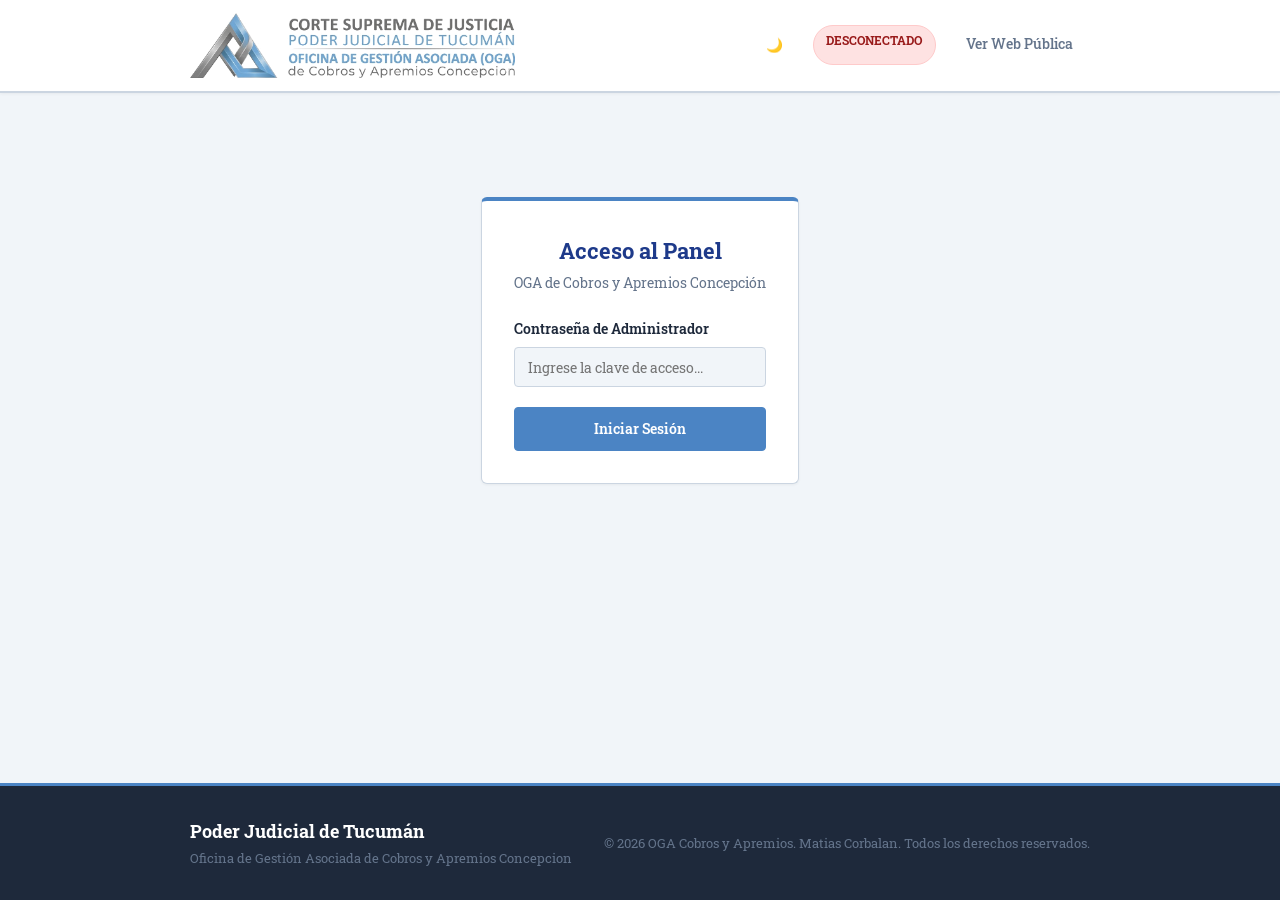
==== commit a1fc9d8a: "Add files via upload Añadido manuales e instructivos" ====
--- a/admin/index.html
+++ b/admin/index.html
@@ -7,16 +7,25 @@
   
   <!-- Estilos compartidos -->
   <link rel="stylesheet" href="../css/styles.css">
+  
+  <!-- Iconos (Símbolo de OGA de Concepción) -->
+  <link rel="icon" type="image/x-icon" href="../favicon.ico">
+  <link rel="icon" type="image/png" sizes="32x32" href="../assets/favicon.png">
+  <link rel="apple-touch-icon" sizes="180x180" href="../assets/apple-touch-icon.png">
 </head>
 <body>
 
-  <!-- Encabezado del Panel -->
   <header>
     <div class="header-container">
       <div class="brand">
-        <img src="../assets/logo.jpg" alt="Logo Poder Judicial de Tucumán" class="brand-logo">
+        <!-- Restauración del logo original de la OGA -->
+        <img src="../assets/logo.png" alt="Logo Poder Judicial de Tucumán" class="brand-logo">
       </div>
       <div class="nav-links">
+        <!-- Botón de cambio de tema Claro / Oscuro -->
+        <button id="theme-toggle" class="nav-btn secondary" title="Cambiar tema claro/oscuro">
+          <span class="theme-icon">🌙</span>
+        </button>
         <span id="connection-status" class="connection-badge danger">Desconectado</span>
         <button id="btn-disconnect" class="nav-btn" style="display: none;">Salir del Panel</button>
         <a href="../index.html" class="nav-btn secondary">Ver Web Pública</a>
@@ -50,6 +59,7 @@
       <nav class="admin-nav-bar">
         <button class="tab-btn active" data-tab="news">📰 Novedades Publicadas</button>
         <button class="tab-btn" data-tab="categories">🏷️ Categorías de Filtros</button>
+        <button class="tab-btn" data-tab="manuals">📖 Gestionar Manuales</button>
       </nav>
 
       <!-- Pestaña: Novedades -->
@@ -102,6 +112,32 @@
         </div>
       </section>
 
+      <!-- Pestaña: Manuales e Instructivos -->
+      <section id="manuals-tab" class="tab-content">
+        <div class="admin-card">
+          <div class="admin-card-header">
+            <h2>Gestión de Manuales e Instructivos</h2>
+            <button id="btn-add-manual" class="action-btn">＋ Agregar Manual</button>
+          </div>
+          
+          <div style="overflow-x: auto;">
+            <table class="admin-table">
+              <thead>
+                <tr>
+                  <th>Título</th>
+                  <th>Pasos</th>
+                  <th>Fecha</th>
+                  <th>Acciones</th>
+                </tr>
+              </thead>
+              <tbody id="manuals-table-body">
+                <!-- Renderizado por js/admin.js -->
+              </tbody>
+            </table>
+          </div>
+        </div>
+      </section>
+
     </div>
   </main>
 
@@ -113,7 +149,7 @@
         <p>Oficina de Gestión Asociada de Cobros y Apremios Concepcion</p>
       </div>
       <div class="footer-copy">
-        &copy; 2026 OGA Cobros y Apremios. Todos los derechos reservados.
+        &copy; 2026 OGA Cobros y Apremios. Matias Corbalan. Todos los derechos reservados.
       </div>
     </div>
   </footer>
@@ -173,6 +209,49 @@
     </div>
   </div>
 
+  <!-- Modal para Agregar/Editar Manuales -->
+  <div id="manuals-modal" class="modal-overlay">
+    <div class="modal-container" style="max-width: 700px;">
+      <div class="modal-header">
+        <h3 id="manual-modal-title">Nuevo Instructivo</h3>
+      </div>
+      <form id="manuals-form">
+        <div class="modal-body">
+          <div class="form-group">
+            <label for="manual-title">Título del Manual *</label>
+            <input type="text" id="manual-title" class="form-control" placeholder="Ej: Mandamiento de Ejecución y Embargo" required>
+          </div>
+
+          <div class="form-group">
+            <label for="manual-date">Fecha *</label>
+            <input type="date" id="manual-date" class="form-control" style="max-width: 200px;" required>
+          </div>
+
+          <div class="form-group">
+            <label for="manual-desc">Descripción Breve *</label>
+            <input type="text" id="manual-desc" class="form-control" placeholder="Resumen corto que aparece en el listado..." required>
+          </div>
+
+          <div style="border-top: 1px solid var(--border-color); margin-top: 1.5rem; padding-top: 1.5rem;">
+            <div style="display: flex; justify-content: space-between; align-items: center; margin-bottom: 1rem;">
+              <h4 style="color: var(--primary-dark); font-weight: 700; font-size: 1.05rem;">Pasos del Instructivo</h4>
+              <button type="button" id="btn-add-step" class="action-btn secondary" style="padding: 0.35rem 0.8rem; font-size: 0.8rem;">＋ Añadir Paso</button>
+            </div>
+            
+            <!-- Contenedor de pasos dinámicos -->
+            <div id="manual-steps-container" style="display: flex; flex-direction: column; gap: 1rem; max-height: 400px; overflow-y: auto; padding-right: 0.5rem;">
+              <!-- Se generarán dinámicamente -->
+            </div>
+          </div>
+        </div>
+        <div class="modal-footer">
+          <button type="button" id="btn-cancel-manual" class="action-btn secondary">Cancelar</button>
+          <button type="submit" class="action-btn">Publicar Instructivo</button>
+        </div>
+      </form>
+    </div>
+  </div>
+
   <!-- Contenedor Toast para Notificaciones Flotantes -->
   <div id="toast" class="toast">
     <span id="toast-message">Guardando cambios...</span>
--- a/css/styles.css
+++ b/css/styles.css
@@ -20,6 +20,19 @@
   --shadow-md: 0 4px 6px -1px rgba(0, 0, 0, 0.05), 0 2px 4px -2px rgba(0, 0, 0, 0.05);
 }
 
+/* Modo Oscuro Premium */
+body.dark-theme {
+  --primary-color: #e2e8f0;      /* Claro para contraste en fondo oscuro */
+  --primary-light: #60a5fa;      /* Azul cian brillante */
+  --primary-dark: #3b82f6;
+  --accent-color: #f59e0b;
+  --bg-color: #0f172a;          /* Fondo oscuro Slate 900 */
+  --card-bg: #1e293b;           /* Tarjetas Slate 800 */
+  --text-main: #f8fafc;         /* Texto claro Slate 50 */
+  --text-muted: #94a3b8;        /* Texto atenuado Slate 400 */
+  --border-color: #334155;      /* Bordes oscuros Slate 700 */
+}
+
 /* Reset y diseño base */
 * {
   box-sizing: border-box;
@@ -33,14 +46,18 @@
   color: var(--text-main);
   line-height: 1.6;
   -webkit-font-smoothing: antialiased;
+  display: flex;
+  flex-direction: column;
+  min-height: 100vh;
 }
 
 /* Header al estilo de acordadas.justucuman.gov.ar (Fondo claro e institucional) */
 header {
-  background-color: #ffffff;
+  background-color: var(--card-bg);
   padding: 0.8rem 1.5rem;
   box-shadow: var(--shadow-sm);
-  border-bottom: 2px solid #e2e8f0;
+  border-bottom: 2px solid var(--border-color);
+  transition: var(--transition);
 }
 
 .header-container {
@@ -58,17 +75,24 @@
   align-items: center;
 }
 
-/* Imagen del Logo */
+/* Imagen del Logo original */
 .brand-logo {
   height: 65px;
   width: auto;
   max-width: 100%;
   display: block;
+  transition: var(--transition);
+}
+
+/* En Modo Oscuro, invertimos los colores del logo original (texto oscuro y logo metálico)
+   sobre la transparencia para que contraste correctamente en el encabezado oscuro */
+body.dark-theme .brand-logo {
+  filter: invert(1) hue-rotate(180deg);
 }
 
 @media (max-width: 600px) {
   .brand-logo {
-    height: 50px; /* Reducción de escala para móviles */
+    height: 48px; /* Reducción de escala para móviles */
   }
   .header-container {
     justify-content: center;
@@ -82,7 +106,7 @@
 }
 
 .nav-btn {
-  background: #f8fafc;
+  background: var(--bg-color);
   border: 1px solid var(--border-color);
   color: var(--text-main);
   padding: 0.5rem 1rem;
@@ -111,7 +135,7 @@
 
 .nav-btn.secondary:hover {
   color: var(--text-main);
-  background: #f1f5f9;
+  background: var(--border-color);
 }
 
 /* Main Layout Centered & Single Column (No sidebar, similar to Acordadas) */
@@ -119,6 +143,7 @@
   max-width: 900px;
   margin: 2.5rem auto;
   padding: 0 1.5rem;
+  flex: 1;
 }
 
 .content-section {
@@ -186,8 +211,8 @@
 }
 
 .tag-btn {
-  background: #f1f5f9;
-  border: 1px solid #e2e8f0;
+  background: var(--bg-color);
+  border: 1px solid var(--border-color);
   padding: 0.35rem 0.8rem;
   border-radius: var(--radius-sm);
   font-size: 0.8rem;
@@ -198,7 +223,7 @@
 }
 
 .tag-btn:hover {
-  background: #e2e8f0;
+  background: var(--border-color);
   color: var(--text-main);
 }
 
@@ -381,7 +406,7 @@
 }
 
 .attachment-btn {
-  background: #f8fafc;
+  background: var(--bg-color);
   border: 1px solid var(--border-color);
   color: var(--text-muted);
   padding: 0.4rem 0.8rem;
@@ -428,7 +453,7 @@
   color: #94a3b8;
   padding: 2rem 1.5rem;
   border-top: 3px solid var(--primary-light);
-  margin-top: 6rem;
+  margin-top: auto;
 }
 
 .footer-content {
@@ -474,7 +499,7 @@
   display: flex;
   border-bottom: 2px solid var(--border-color);
   margin-bottom: 2rem;
-  background: white;
+  background: var(--card-bg);
   padding: 0 1rem;
   border-radius: var(--radius-md);
   box-shadow: var(--shadow-sm);
@@ -541,7 +566,7 @@
 
 /* Cards & Panel Layouts */
 .admin-card {
-  background: white;
+  background: var(--card-bg);
   border: 1px solid var(--border-color);
   border-radius: var(--radius-md);
   padding: 2rem;
@@ -554,7 +579,7 @@
   justify-content: space-between;
   align-items: center;
   margin-bottom: 1.5rem;
-  border-bottom: 1px solid #e2e8f0;
+  border-bottom: 1px solid var(--border-color);
   padding-bottom: 0.8rem;
 }
 
@@ -595,14 +620,14 @@
   border-radius: var(--radius-sm);
   font-size: 0.9rem;
   color: var(--text-main);
-  background: #f8fafc;
+  background: var(--bg-color);
   transition: var(--transition);
 }
 
 .form-control:focus {
   outline: none;
   border-color: var(--primary-light);
-  background: white;
+  background: var(--card-bg);
   box-shadow: 0 0 0 3px rgba(75, 132, 196, 0.15);
 }
 
@@ -641,13 +666,13 @@
 }
 
 .action-btn.secondary {
-  background: #f1f5f9;
+  background: var(--bg-color);
   border-color: var(--border-color);
   color: var(--text-main);
 }
 
 .action-btn.secondary:hover {
-  background: #e2e8f0;
+  background: var(--border-color);
 }
 
 /* Admin Tables */
@@ -660,14 +685,14 @@
 .admin-table th, .admin-table td {
   padding: 0.75rem 1rem;
   text-align: left;
-  border-bottom: 1px solid #e2e8f0;
+  border-bottom: 1px solid var(--border-color);
   font-size: 0.85rem;
 }
 
 .admin-table th {
-  background: #f8fafc;
+  background: var(--bg-color);
   font-weight: 700;
-  color: var(--primary-color);
+  color: var(--text-main);
 }
 
 .td-title {
@@ -740,14 +765,14 @@
   list-style: none;
   border: 1px solid var(--border-color);
   border-radius: var(--radius-sm);
-  background: #f8fafc;
+  background: var(--bg-color);
   overflow: hidden;
 }
 
 .category-item {
   border-bottom: 1px solid var(--border-color);
   padding: 0.75rem 1rem;
-  background: white;
+  background: var(--card-bg);
   transition: var(--transition);
 }
 
@@ -846,7 +871,7 @@
 }
 
 .modal-container {
-  background: white;
+  background: var(--card-bg);
   border-radius: var(--radius-md);
   width: 100%;
   max-width: 600px;
@@ -859,7 +884,7 @@
 
 .modal-header {
   padding: 1.2rem 1.5rem;
-  border-bottom: 1px solid #e2e8f0;
+  border-bottom: 1px solid var(--border-color);
   display: flex;
   justify-content: space-between;
   align-items: center;
@@ -877,11 +902,11 @@
 
 .modal-footer {
   padding: 1rem 1.5rem;
-  border-top: 1px solid #e2e8f0;
+  border-top: 1px solid var(--border-color);
   display: flex;
   justify-content: flex-end;
   gap: 0.8rem;
-  background: #f8fafc;
+  background: var(--bg-color);
 }
 
 /* Toast Notifications */
@@ -923,3 +948,156 @@
   from { opacity: 0; transform: translateY(30px); }
   to { opacity: 1; transform: translateY(0); }
 }
+
+@keyframes fadeIn {
+  from { opacity: 0; }
+  to { opacity: 1; }
+}
+
+/* ==========================================================================
+   Sección de Manuales e Instructivos
+   ========================================================================== */
+
+/* Pestañas Principales (index.html) */
+.main-nav-tabs {
+  display: flex;
+  justify-content: center;
+  border-bottom: 2px solid var(--border-color);
+  margin-bottom: 2.5rem;
+  gap: 1.5rem;
+}
+
+.main-tab-btn {
+  background: transparent;
+  border: none;
+  border-bottom: 3px solid transparent;
+  padding: 0.8rem 1.8rem;
+  font-family: var(--font-family) !important;
+  font-weight: 600;
+  font-size: 1rem;
+  color: var(--text-muted);
+  cursor: pointer;
+  transition: var(--transition);
+}
+
+.main-tab-btn:hover {
+  color: var(--primary-light);
+}
+
+.main-tab-btn.active {
+  color: var(--primary-light);
+  border-bottom-color: var(--primary-light);
+}
+
+.main-tab-content {
+  display: none;
+  animation: fadeIn 0.2s ease-out;
+}
+
+.main-tab-content.active {
+  display: block;
+}
+
+/* Línea de Tiempo (Timeline) para Instructivos */
+.timeline-container {
+  position: relative;
+  max-width: 800px;
+  margin: 2rem auto;
+  padding: 1rem 0;
+}
+
+/* Línea vertical de fondo */
+.timeline-container::before {
+  content: "";
+  position: absolute;
+  top: 0;
+  bottom: 0;
+  left: 2rem;
+  width: 2px;
+  background-color: var(--border-color);
+}
+
+.timeline-item {
+  position: relative;
+  display: flex;
+  gap: 1.5rem;
+  margin-bottom: 2.5rem;
+  align-items: flex-start;
+}
+
+.timeline-item:last-child {
+  margin-bottom: 0;
+}
+
+/* Círculo con el número del paso */
+.timeline-badge {
+  flex-shrink: 0;
+  width: 4rem;
+  height: 4rem;
+  border-radius: 50%;
+  background: var(--primary-light);
+  border: 4px solid var(--bg-color);
+  color: white;
+  display: flex;
+  align-items: center;
+  justify-content: center;
+  font-size: 1.25rem;
+  font-weight: 700;
+  z-index: 1;
+  box-shadow: var(--shadow-sm);
+  transition: var(--transition);
+}
+
+.timeline-item:hover .timeline-badge {
+  background: var(--primary-dark);
+  transform: scale(1.05);
+}
+
+/* Caja de contenido del paso */
+.timeline-content {
+  flex: 1;
+  background: var(--card-bg);
+  border: 1px solid var(--border-color);
+  border-radius: var(--radius-md);
+  padding: 1.5rem;
+  box-shadow: var(--shadow-sm);
+  transition: var(--transition);
+}
+
+.timeline-item:hover .timeline-content {
+  border-color: var(--primary-light);
+  box-shadow: var(--shadow-md);
+}
+
+.timeline-content h3 {
+  font-size: 1.1rem;
+  font-weight: 700;
+  color: var(--text-main);
+  margin-bottom: 0.5rem;
+}
+
+.timeline-content p {
+  font-size: 0.92rem;
+  color: var(--text-muted);
+  line-height: 1.6;
+}
+
+/* Ajustes de responsive para móviles */
+@media (max-width: 600px) {
+  .timeline-container::before {
+    left: 1.5rem;
+  }
+  .timeline-item {
+    gap: 1rem;
+  }
+  .timeline-badge {
+    width: 3rem;
+    height: 3rem;
+    font-size: 1rem;
+    border-width: 3px;
+  }
+  .timeline-content {
+    padding: 1rem;
+  }
+}
+
